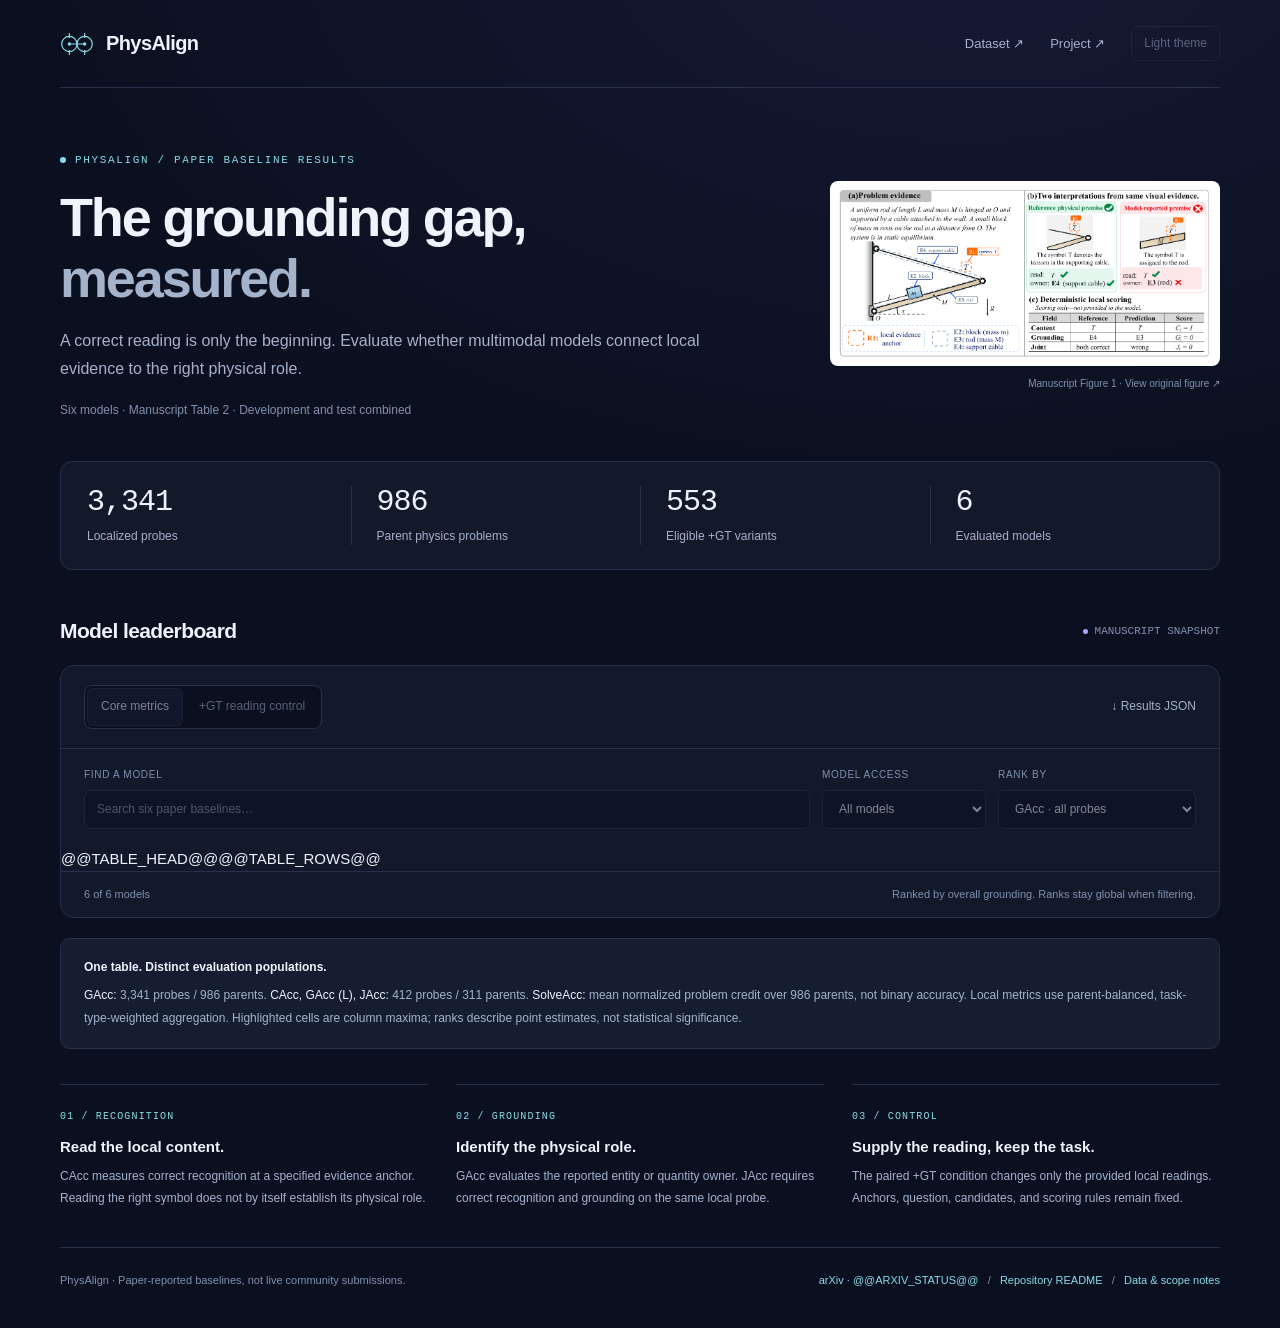
==== docs/leaderboard/template.html @ f6371ef3 "Release PhysAlign framework" ====
<!doctype html>
<html lang="en" data-theme="dark">
<head>
  <meta charset="utf-8" />
  <meta name="viewport" content="width=device-width, initial-scale=1" />
  <meta name="description" content="PhysAlign paper baselines: recognition, evidence-grounded role alignment, and original-problem solving across six multimodal models." />
  <title>PhysAlign · Model Leaderboard</title>
  <link rel="stylesheet" href="style.css" />
  <script id="baseline-data" type="application/json">@@DATA@@</script>
  <script src="leaderboard-core.js" defer></script>
  <script src="leaderboard.js" defer></script>
</head>
<body>
  <a class="skip-link" href="#results">Skip to results</a>
  <div class="wrap">
    <header class="nav">
      <a class="brand" href="@@PROJECT@@" aria-label="PhysAlign project page">
        <svg viewBox="0 0 40 30" fill="none" aria-hidden="true"><circle cx="11" cy="15" r="9" stroke="currentColor" stroke-width="1.4"/><circle cx="29" cy="15" r="9" stroke="currentColor" stroke-width="1.4"/><path d="M11 2v6m18-6v6M11 22v6m18-6v6M11 15h18" stroke="currentColor" stroke-width="1.4"/><circle cx="11" cy="15" r="2" fill="currentColor"/><circle cx="29" cy="15" r="2" fill="currentColor"/></svg>
        PhysAlign
      </a>
      <nav class="nav-links" aria-label="Project resources">
        <a class="nav-dataset" href="@@DATASET@@">Dataset ↗</a>
        <a href="@@PROJECT@@">Project ↗</a>
        <button type="button" id="theme-toggle" class="theme-toggle" aria-label="Use light theme" aria-pressed="false" disabled>Light theme</button>
      </nav>
    </header>
    <main>
      <section class="hero" aria-labelledby="page-title">
        <div>
          <div class="eyebrow"><i aria-hidden="true"></i> PhysAlign / Paper baseline results</div>
          <h1 id="page-title">The grounding gap,<br /><span>measured.</span></h1>
          <p class="lede">A correct reading is only the beginning. Evaluate whether multimodal models connect local evidence to the right physical role.</p>
          <p class="hero-note">Six models · Manuscript Table 2 · Development and test combined</p>
        </div>
        <figure class="hero-figure">
          <a href="../assets/figure-1-grounding.png" aria-label="Open original manuscript Figure 1 at full resolution"><img src="../assets/figure-1-grounding.png" width="2142" height="966" alt="Original manuscript Figure 1: correct symbol recognition can coexist with incorrect grounding to a physical entity." /></a>
          <figcaption>Manuscript Figure 1 · View original figure ↗</figcaption>
        </figure>
      </section>

      <div class="stats" aria-label="Benchmark scope">
        <div class="stat"><strong>3,341</strong><span>Localized probes</span></div>
        <div class="stat"><strong>986</strong><span>Parent physics problems</span></div>
        <div class="stat"><strong>553</strong><span>Eligible +GT variants</span></div>
        <div class="stat"><strong>6</strong><span>Evaluated models</span></div>
      </div>

      <section id="results" aria-labelledby="results-title">
        <div class="section-heading"><h2 id="results-title">Model leaderboard</h2><span class="snapshot">MANUSCRIPT SNAPSHOT</span></div>
        <div class="board">
          <div class="board-top">
            <div class="view-switch" role="group" aria-label="Results view">
              <button type="button" data-view="core" class="active" aria-pressed="true" disabled>Core metrics</button>
              <button type="button" data-view="paired" aria-pressed="false" disabled>+GT reading control</button>
            </div>
            <a class="data-link" href="results.json" download="physalign-paper-baselines.json">↓ Results JSON</a>
          </div>
          <div class="toolbar">
            <div class="search-field"><label for="model-search">Find a model</label><input type="search" id="model-search" placeholder="Search six paper baselines…" autocomplete="off" disabled /></div>
            <div class="filter-field"><label for="access-filter">Model access</label><select id="access-filter" disabled><option value="all">All models</option><option value="open_weights">Open weights</option><option value="api">API models</option></select></div>
            <div class="metric-field"><label for="metric-picker">Rank by</label><select id="metric-picker" disabled><option value="gacc_all">GAcc · all probes</option><option value="cacc">CAcc · recognition</option><option value="gacc_joint">GAcc · joint set</option><option value="jacc">JAcc · joint correctness</option><option value="solve_acc">SolveAcc · solving</option></select></div>
          </div>
          <div class="table-wrap" tabindex="0" role="region" aria-label="Model results; scroll horizontally on small screens">
            <table>
              <caption class="sr-only">PhysAlign paper baselines. Scores are percentages; higher is better. Default ranking: GAcc over all grounding probes.</caption>
              <thead id="result-head">@@TABLE_HEAD@@</thead>
              <tbody id="result-rows">@@TABLE_ROWS@@</tbody>
            </table>
          </div>
          <div class="table-footer"><p id="result-count">6 of 6 models</p><p id="table-caption">Ranked by overall grounding. Ranks stay global when filtering.</p></div>
        </div>

        <div class="protocol" id="core-notes">
          <h3>One table. Distinct evaluation populations.</h3>
          <p><strong>GAcc:</strong> 3,341 probes / 986 parents. <strong>CAcc, GAcc (L), JAcc:</strong> 412 probes / 311 parents. <strong>SolveAcc:</strong> mean normalized problem credit over 986 parents, not binary accuracy. Local metrics use parent-balanced, task-type-weighted aggregation. Highlighted cells are column maxima; ranks describe point estimates, not statistical significance.</p>
        </div>
        <div class="protocol" id="paired-notes" hidden>
          <h3>Compare Base → +GT within a model.</h3>
          <p>+GT supplies verified local readings while withholding the target role. Open-weight models have <strong>412 observed paired probes / 311 parents</strong>; API models have <strong>397 / 304</strong>. These differ from the 553 eligible variants. Δ is the paper's independently rounded change in percentage points. Positive aggregate changes do not imply gains on every probe or a perfect-perception upper bound.</p>
        </div>
        <p id="status" class="sr-only" role="status" aria-live="polite"></p>
        <noscript><p class="protocol">The default GAcc ranking remains available without JavaScript. Enable JavaScript for filtering, alternative rankings, the paired view, and theme switching.</p></noscript>
      </section>

      <section class="scope-grid" aria-label="Metric interpretation">
        <article><span class="scope-label">01 / RECOGNITION</span><h3>Read the local content.</h3><p>CAcc measures correct recognition at a specified evidence anchor. Reading the right symbol does not by itself establish its physical role.</p></article>
        <article><span class="scope-label">02 / GROUNDING</span><h3>Identify the physical role.</h3><p>GAcc evaluates the reported entity or quantity owner. JAcc requires correct recognition and grounding on the same local probe.</p></article>
        <article><span class="scope-label">03 / CONTROL</span><h3>Supply the reading, keep the task.</h3><p>The paired +GT condition changes only the provided local readings. Anchors, question, candidates, and scoring rules remain fixed.</p></article>
      </section>
    </main>
    <footer class="footer"><p>PhysAlign · Paper-reported baselines, not live community submissions.</p><p><a href="@@ARXIV@@">arXiv · @@ARXIV_STATUS@@</a> &nbsp; / &nbsp; <a href="../../README.md">Repository README</a> &nbsp; / &nbsp; <a href="README.md">Data &amp; scope notes</a></p></footer>
  </div>
</body>
</html>
---- docs/leaderboard/style.css ----
@charset "UTF-8";
:root { color-scheme: dark; --bg:#0b1020; --panel:#11192b; --raised:#172137; --line:#27324a; --fg:#eef3fc; --muted:#a4b2ca; --faint:#8191ad; --accent:#88dbe5; --violet:#aba4f9; --positive:#8ed6b9; --selected:rgba(114,189,218,.055); --soft:rgba(139,179,240,.08); }
:root[data-theme="light"] { color-scheme:light; --bg:#f6f8fc; --panel:#fff; --raised:#edf2f9; --line:#d9e2ef; --fg:#14233c; --muted:#4f6380; --faint:#627590; --accent:#176b83; --violet:#5f55ab; --positive:#206d53; --selected:#eef7fa; --soft:#eff3fb; }
* { box-sizing:border-box; }
html { scroll-behavior:smooth; }
body { margin:0; color:var(--fg); background:var(--bg); font:15px/1.65 "Inter",-apple-system,BlinkMacSystemFont,"Segoe UI",Arial,sans-serif; -webkit-font-smoothing:antialiased; }
body::before { content:""; position:absolute; inset:0 0 auto; height:500px; z-index:-1; background:radial-gradient(ellipse at 75% -15%,rgba(105,95,207,.12),transparent 70%); pointer-events:none; }
a { color:var(--accent); text-decoration:none; }
a:hover { text-decoration:underline; text-underline-offset:4px; }
button,input,select { font:inherit; }
button,select { cursor:pointer; }
button:disabled,select:disabled,input:disabled { cursor:default; opacity:.5; }
button,a,input,select { -webkit-tap-highlight-color:transparent; }
:focus-visible { outline:2px solid var(--accent); outline-offset:4px; border-radius:4px; }
[hidden] { display:none!important; }
.wrap { max-width:1240px; margin:0 auto; padding:0 40px; }
.nav { height:88px; display:flex; align-items:center; justify-content:space-between; border-bottom:1px solid var(--line); gap:24px; }
.brand { color:var(--fg); display:inline-flex; align-items:center; gap:12px; font-weight:650; font-size:20px; letter-spacing:-.6px; text-decoration:none!important; }
.brand svg { width:34px; height:28px; color:var(--accent); }
.nav-links { display:flex; align-items:center; gap:26px; color:var(--muted); font-size:13px; }
.nav-links a { color:inherit; }
.theme-toggle { border:1px solid var(--line); background:transparent; color:var(--muted); padding:7px 12px; border-radius:7px; font-size:12px; }
.hero { padding:64px 0 36px; display:grid; grid-template-columns:minmax(0,1fr) 390px; align-items:center; gap:40px; }
.eyebrow { display:flex; align-items:center; gap:9px; font:11px/1.5 "SFMono-Regular",Consolas,monospace; color:var(--accent); letter-spacing:1.65px; text-transform:uppercase; }
.eyebrow i { width:6px; height:6px; background:var(--accent); border-radius:50%; }
h1 { font-size:clamp(34px,4.3vw,54px); line-height:1.13; letter-spacing:-2.15px; font-weight:570; margin:18px 0 18px; }
h1 span { color:var(--muted); }
.lede { color:var(--muted); max-width:690px; margin:0; font-size:16px; line-height:1.8; }
.hero-note { color:var(--faint); font-size:12px; margin:17px 0 0; }
.hero-figure { margin:0; }
.hero-figure img { display:block; width:100%; height:auto; padding:8px; background:white; border-radius:8px; }
.hero-figure figcaption { margin-top:10px; color:var(--faint); font-size:10px; text-align:right; }
.stats { display:grid; grid-template-columns:repeat(4,1fr); border:1px solid var(--line); border-radius:12px; background:var(--panel); margin:4px 0 44px; }
.stat { padding:22px 26px; position:relative; }
.stat+.stat::before { content:""; position:absolute; left:0; top:24px; bottom:24px; width:1px; background:var(--line); }
.stat strong { font:500 30px/1.2 "SFMono-Regular",Consolas,monospace; letter-spacing:-1px; }
.stat span { display:block; color:var(--muted); font-size:12px; margin-top:7px; }
.section-heading { display:flex; align-items:center; justify-content:space-between; gap:24px; margin-bottom:17px; }
.section-heading h2 { font-size:21px; letter-spacing:-.6px; margin:0; font-weight:560; }
.snapshot { display:flex; gap:7px; align-items:center; color:var(--faint); font:11px "SFMono-Regular",Consolas,monospace; }
.snapshot::before { content:""; width:5px; height:5px; border-radius:50%; background:var(--violet); }
.board { background:var(--panel); border:1px solid var(--line); border-radius:14px; overflow:hidden; }
.board-top { padding:19px 23px; display:flex; align-items:center; justify-content:space-between; gap:20px; border-bottom:1px solid var(--line); }
.view-switch { display:flex; gap:4px; padding:3px; border:1px solid var(--line); border-radius:8px; background:var(--bg); }
.view-switch button { border:0; background:transparent; color:var(--muted); padding:8px 13px; font-size:12px; border-radius:5px; }
.view-switch button.active { background:var(--raised); color:var(--fg); box-shadow:0 0 0 1px var(--line); }
.data-link { font-size:12px; color:var(--muted); white-space:nowrap; }
.toolbar { display:flex; gap:12px; padding:18px 23px; align-items:end; }
.toolbar label { display:block; color:var(--faint); font-size:10px; letter-spacing:.7px; text-transform:uppercase; margin-bottom:6px; }
.search-field { flex:1; min-width:150px; }
.filter-field { width:164px; }
.metric-field { width:198px; }
input,select { width:100%; border:1px solid var(--line); border-radius:7px; padding:9px 12px; background:var(--bg); color:var(--fg); font-size:12px; height:39px; }
input::placeholder { color:var(--faint); }
.table-wrap { overflow-x:auto; scrollbar-color:var(--line) var(--panel); }
table { width:100%; border-collapse:collapse; white-space:nowrap; min-width:880px; }
th { text-align:left; background:var(--soft); color:var(--muted); font-size:11px; font-weight:500; padding:13px 17px; border-block:1px solid var(--line); }
th button { padding:0; border:0; background:transparent; color:inherit; font-weight:inherit; font-size:inherit; text-align:right; }
th button:hover { color:var(--accent); }
th small { display:block; margin-top:4px; font-size:9px; font-weight:400; color:var(--faint); }
th.selected { color:var(--accent); }
td { padding:19px 17px; border-bottom:1px solid var(--line); }
tr:last-child td { border-bottom:0; }
tbody tr:hover td { background:var(--soft); }
.rank-col { width:74px; padding-left:25px; }
.rank { font:12px "SFMono-Regular",Consolas,monospace; color:var(--faint); }
.rank.top-rank { color:var(--accent); }
.model-col { width:270px; }
.model-cell { min-width:234px; }
.model-name { display:block; font-size:14px; font-weight:560; letter-spacing:-.15px; }
.access { font-size:10px; color:var(--faint); display:inline-flex; align-items:center; gap:5px; margin-top:3px; }
.access::before { content:""; width:4px; height:4px; border-radius:50%; background:var(--faint); }
.access.api::before { background:var(--violet); }
.access.open::before { background:var(--accent); }
.numeric { text-align:right; font-variant-numeric:tabular-nums; }
td.numeric { font:13px "SFMono-Regular",Consolas,monospace; min-width:111px; }
td.numeric:last-child,th:last-child { padding-right:25px; }
.selected { background:var(--selected); }
.best .score { color:var(--accent); font-weight:700; }
.score-bar { display:block; height:3px; border-radius:3px; background:var(--line); width:62px; margin:8px 0 0 auto; overflow:hidden; }
.score-bar i { display:block; height:100%; background:var(--accent); opacity:.65; }
.delta { color:var(--positive); }
.muted-number { color:var(--muted); }
.table-footer { padding:13px 23px; border-top:1px solid var(--line); display:flex; gap:20px; justify-content:space-between; font-size:11px; color:var(--faint); }
.table-footer p { margin:0; }
.empty { text-align:center; padding:42px; color:var(--muted); }
.empty button { background:none; border:0; color:var(--accent); text-decoration:underline; font-size:13px; }
.protocol { margin-top:20px; background:var(--soft); border:1px solid var(--line); border-radius:10px; padding:19px 23px; }
.protocol h3 { margin:0 0 7px; font-size:12px; font-weight:600; color:var(--fg); }
.protocol p { font-size:12px; color:var(--muted); margin:0; line-height:1.85; }
.protocol strong { color:var(--fg); font-weight:500; }
.scope-grid { display:grid; grid-template-columns:repeat(3,1fr); gap:28px; padding:35px 0 38px; }
.scope-grid article { border-top:1px solid var(--line); padding-top:17px; }
.scope-label { color:var(--accent); font:10px "SFMono-Regular",Consolas,monospace; letter-spacing:1.15px; }
.scope-grid h3 { font-size:15px; font-weight:550; margin:9px 0 6px; }
.scope-grid p { color:var(--muted); margin:0; font-size:12px; line-height:1.8; }
.footer { border-top:1px solid var(--line); padding:23px 0 38px; display:flex; justify-content:space-between; gap:24px; color:var(--faint); font-size:11px; }
.footer p { margin:0; }
.sr-only { position:absolute; width:1px; height:1px; padding:0; margin:-1px; overflow:hidden; clip:rect(0,0,0,0); white-space:nowrap; border:0; }
.skip-link { position:absolute; left:20px; top:-100px; background:var(--panel); color:var(--accent); padding:10px 16px; border:1px solid var(--accent); border-radius:5px; z-index:10; }
.skip-link:focus { top:15px; }
@media (max-width:950px) { .hero { grid-template-columns:1fr; gap:26px; } .hero-figure { max-width:540px; } .hero { padding-top:44px; } .stat { padding:20px; } .wrap { padding:0 26px; } }
@media (max-width:620px) {
  .wrap { padding:0 17px; } .nav { height:72px; gap:10px; } .brand { font-size:18px; gap:8px; } .brand svg { width:28px; }
  .nav-links { gap:13px; font-size:12px; } .nav-links .nav-dataset { display:none; } .theme-toggle { padding:6px 8px; font-size:10px; }
  .hero { padding:35px 0 25px; } h1 { font-size:37px; letter-spacing:-1.45px; } .lede { font-size:14px; } .eyebrow { font-size:9px; letter-spacing:1.15px; }
  .stats { grid-template-columns:repeat(2,1fr); margin-bottom:30px; } .stat strong { font-size:26px; } .stat { padding:18px 20px; }
  .stat:nth-child(3)::before { display:none; } .stat:nth-child(n+3) { border-top:1px solid var(--line); }
  .section-heading { gap:10px; } .section-heading h2 { font-size:19px; } .snapshot { font-size:9px; }
  .board-top { padding:15px 13px; gap:10px; } .view-switch button { padding:7px 10px; font-size:11px; } .data-link { font-size:10px; }
  .toolbar { flex-wrap:wrap; padding:14px 13px; gap:11px; } .search-field { flex-basis:100%; } .filter-field,.metric-field { width:calc(50% - 6px); }
  .table-footer { padding:12px 14px; display:block; } .table-footer p+p { margin-top:4px; }
  .protocol { padding:16px; } .scope-grid { grid-template-columns:1fr; gap:18px; padding:29px 0; } .footer { flex-direction:column; gap:8px; }
}
@media (prefers-reduced-motion:reduce) { html { scroll-behavior:auto; } }
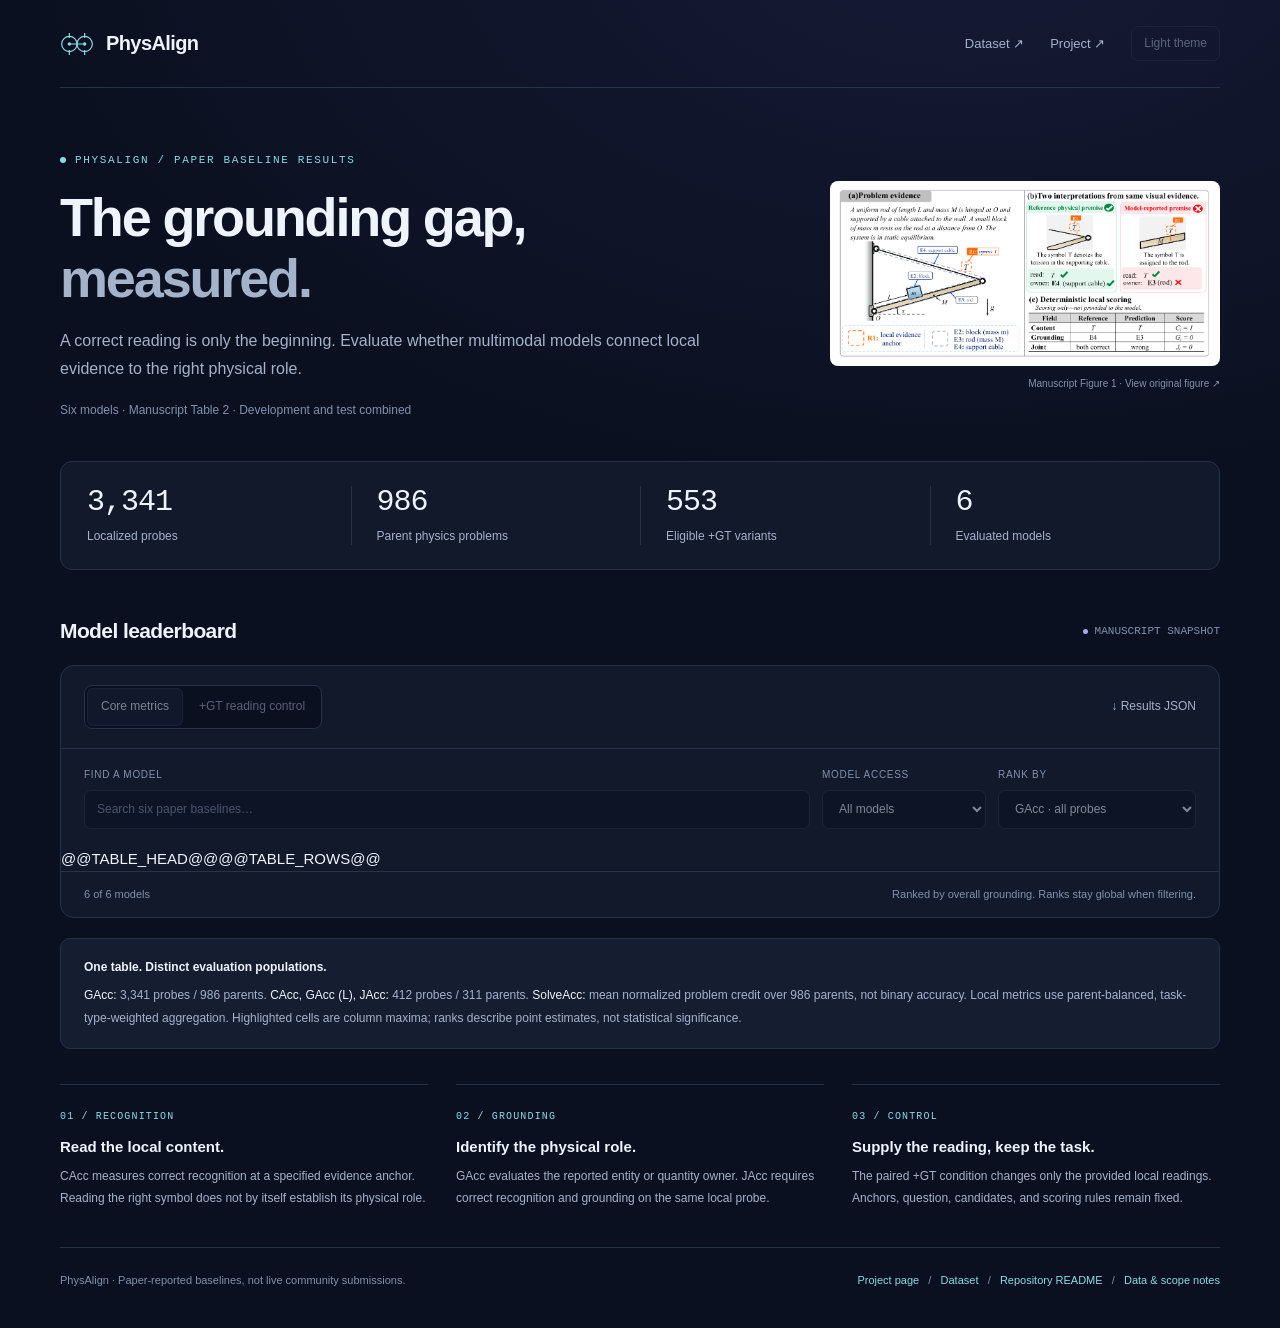
==== commit 9796ec07: "Polish public README and paper terminology" ====
--- a/docs/leaderboard/template.html
+++ b/docs/leaderboard/template.html
@@ -88,7 +88,7 @@
         <article><span class="scope-label">03 / CONTROL</span><h3>Supply the reading, keep the task.</h3><p>The paired +GT condition changes only the provided local readings. Anchors, question, candidates, and scoring rules remain fixed.</p></article>
       </section>
     </main>
-    <footer class="footer"><p>PhysAlign · Paper-reported baselines, not live community submissions.</p><p><a href="@@ARXIV@@">arXiv · @@ARXIV_STATUS@@</a> &nbsp; / &nbsp; <a href="../../README.md">Repository README</a> &nbsp; / &nbsp; <a href="README.md">Data &amp; scope notes</a></p></footer>
+    <footer class="footer"><p>PhysAlign · Paper-reported baselines, not live community submissions.</p><p><a href="@@PROJECT@@">Project page</a> &nbsp; / &nbsp; <a href="@@DATASET@@">Dataset</a> &nbsp; / &nbsp; <a href="../../README.md">Repository README</a> &nbsp; / &nbsp; <a href="README.md">Data &amp; scope notes</a></p></footer>
   </div>
 </body>
 </html>
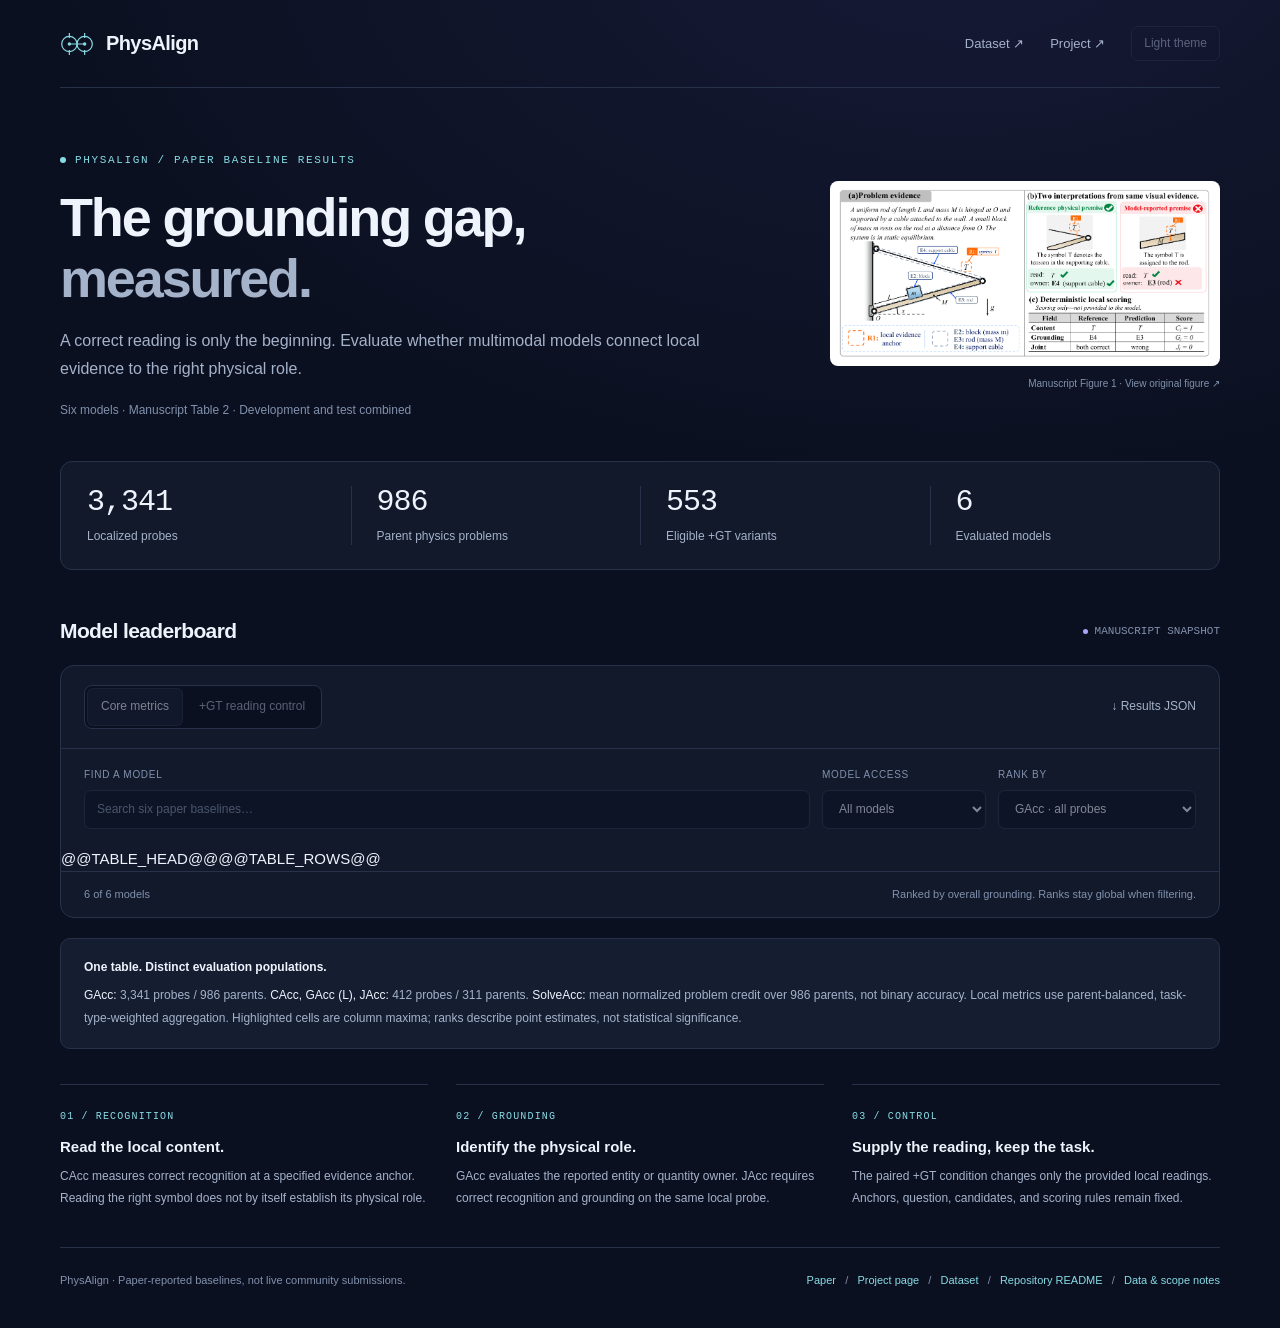
==== commit 1a456640: "Add arXiv paper and citation" ====
--- a/docs/leaderboard/template.html
+++ b/docs/leaderboard/template.html
@@ -88,7 +88,7 @@
         <article><span class="scope-label">03 / CONTROL</span><h3>Supply the reading, keep the task.</h3><p>The paired +GT condition changes only the provided local readings. Anchors, question, candidates, and scoring rules remain fixed.</p></article>
       </section>
     </main>
-    <footer class="footer"><p>PhysAlign · Paper-reported baselines, not live community submissions.</p><p><a href="@@PROJECT@@">Project page</a> &nbsp; / &nbsp; <a href="@@DATASET@@">Dataset</a> &nbsp; / &nbsp; <a href="../../README.md">Repository README</a> &nbsp; / &nbsp; <a href="README.md">Data &amp; scope notes</a></p></footer>
+    <footer class="footer"><p>PhysAlign · Paper-reported baselines, not live community submissions.</p><p><a href="@@ARXIV@@">Paper</a> &nbsp; / &nbsp; <a href="@@PROJECT@@">Project page</a> &nbsp; / &nbsp; <a href="@@DATASET@@">Dataset</a> &nbsp; / &nbsp; <a href="../../README.md">Repository README</a> &nbsp; / &nbsp; <a href="README.md">Data &amp; scope notes</a></p></footer>
   </div>
 </body>
 </html>
